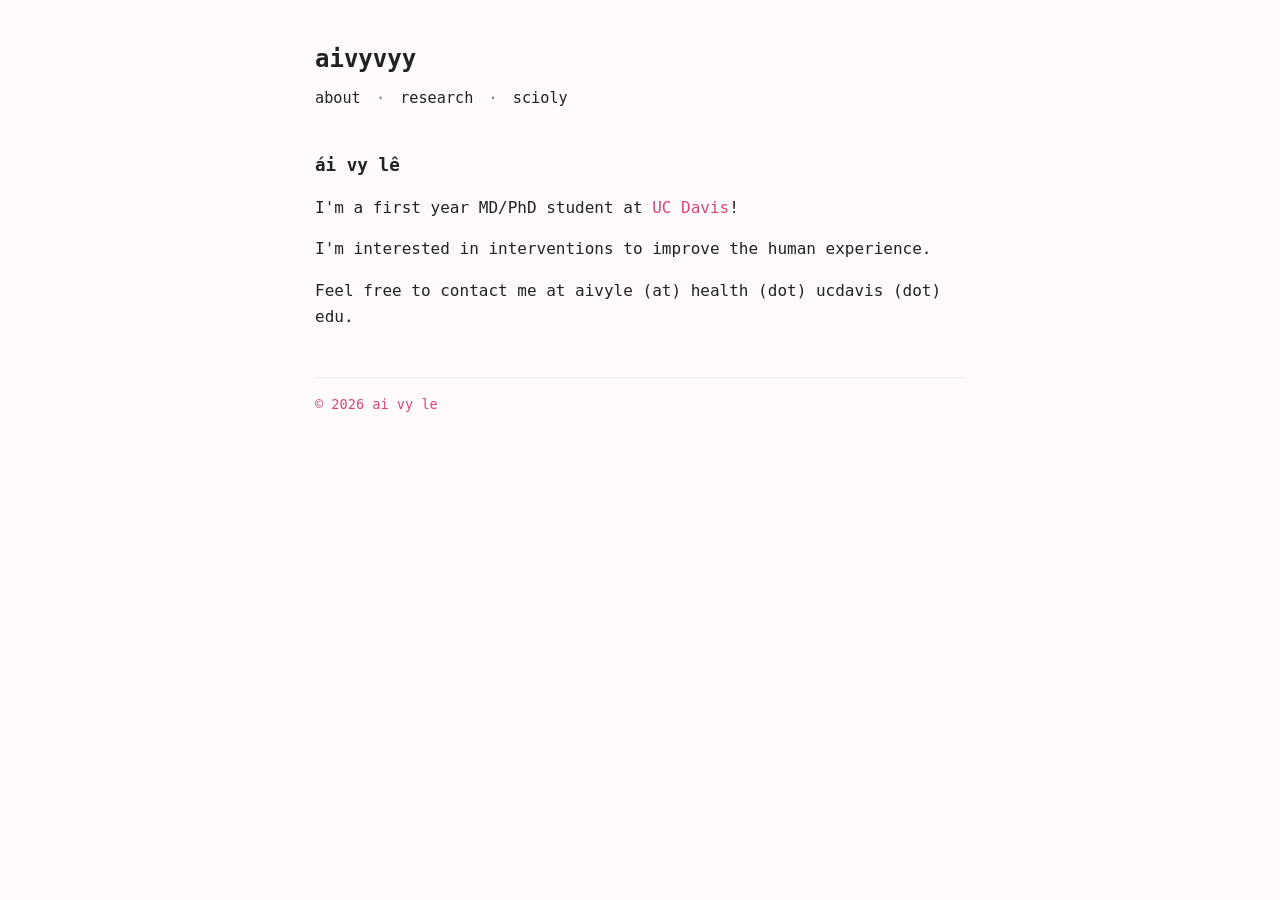
==== index.html @ 9433be84 "Add files via upload" ====
<!DOCTYPE html>
<html lang="en">
<head>
  <meta charset="utf-8">
  <meta name="viewport" content="width=device-width, initial-scale=1">
  <title>aivyvyy</title>
  <link rel="icon" type="image/png" href="favicon.png">
  <link rel="stylesheet" href="style.css">
</head>
<body>

<header>
  <h1><a href="index.html" class="site-title">aivyvyy</a></h1>
  <nav>
    <a href="about.html">about</a>
    <span class="nav-sep">·</span>
    <a href="research.html">research</a>
    <span class="nav-sep">·</span>
    <a href="scioly.html">scioly</a>
  </nav>
</header>

<main>
  <section>
    <h3>ái vy lê</h3>
    <p>I'm a first year MD/PhD student at <a href="https://health.ucdavis.edu/medical-school/academic-programs/MD-program/md-phd/current-students" target="_blank" rel="noopener">UC Davis</a>!</p>
    <p>I'm interested in interventions to improve the human experience.</p>
    <p>Feel free to contact me at aivyle (at) health (dot) ucdavis (dot) edu.</p>
  </section>
</main>

<footer>
  <span>© 2026 ai vy le</span>
</footer>

</body>
</html>
---- style.css ----
:root {
  --bg: #fffafb;
  --fg: #222222;
  --muted: #88787d;
  --accent: #d64977;
  --accent-soft: #f472b6;
}

body {
  font-family: -apple-system, BlinkMacSystemFont, "Segoe UI", Roboto, monospace, sans-serif;
  background-color: var(--bg);
  color: var(--fg);
  max-width: 650px;
  margin: 40px auto;
  padding: 0 20px;
  line-height: 1.6;
}

header {
  margin-bottom: 2.5rem;
}

header h1 {
  font-size: 1.5rem;
  margin-bottom: 0.5rem;
}

/* Site Title Link */
.site-title {
  text-decoration: none;
  font-weight: 600;
  color: var(--fg);
  transition: color 0.15s ease;
}

.site-title:hover {
  text-decoration: none;
  color: var(--accent);
}

/* Navigation Links */
nav {
  font-size: 0.95rem;
  color: var(--muted);
}

nav a {
  text-decoration: none;
  color: var(--fg);
  transition: color 0.15s ease;
}

nav a:hover {
  text-decoration: none;
  color: var(--accent);
}

.nav-sep {
  margin: 0 6px;
  color: var(--muted);
}

a {
  color: var(--accent);
  text-decoration: none;
  transition: color 0.15s ease;
}

a:hover {
  color: var(--accent--soft);
  text-decoration: none;
}

.ext-icon {
  font-size: 0.8em;
  vertical-align: super;
  text-decoration: none;
  color: var(--accent);
}

/* Content Sections & Dropdowns */
section {
  margin-bottom: 2rem;
}

section h2, section h3 {
  font-size: 1.1rem;
  margin-bottom: 0.5rem;
  text-transform: lowercase;
}

p {
  margin-bottom: 0.8rem;
}

details {
  margin-top: 0.5rem;
  padding: 0.5rem 0;
}

summary {
  cursor: pointer;
  font-weight: 500;
  color: var(--accent);
  margin-bottom: 0.5rem;
}

summary:hover {
  color: var(--fg);
}

ul {
  list-style-type: square;
  padding-left: 1.2rem;
  margin-top: 0.5rem;
}

li {
  margin-bottom: 0.6rem;
  font-size: 0.95rem;
}

ul li::marker {
  color: var(--accent);
}

/* Footer */
footer {
  margin-top: 3rem;
  padding-top: 1rem;
  border-top: 1px solid #f3e8eb;
  font-size: 0.85rem;
  color: var(--accent);
}
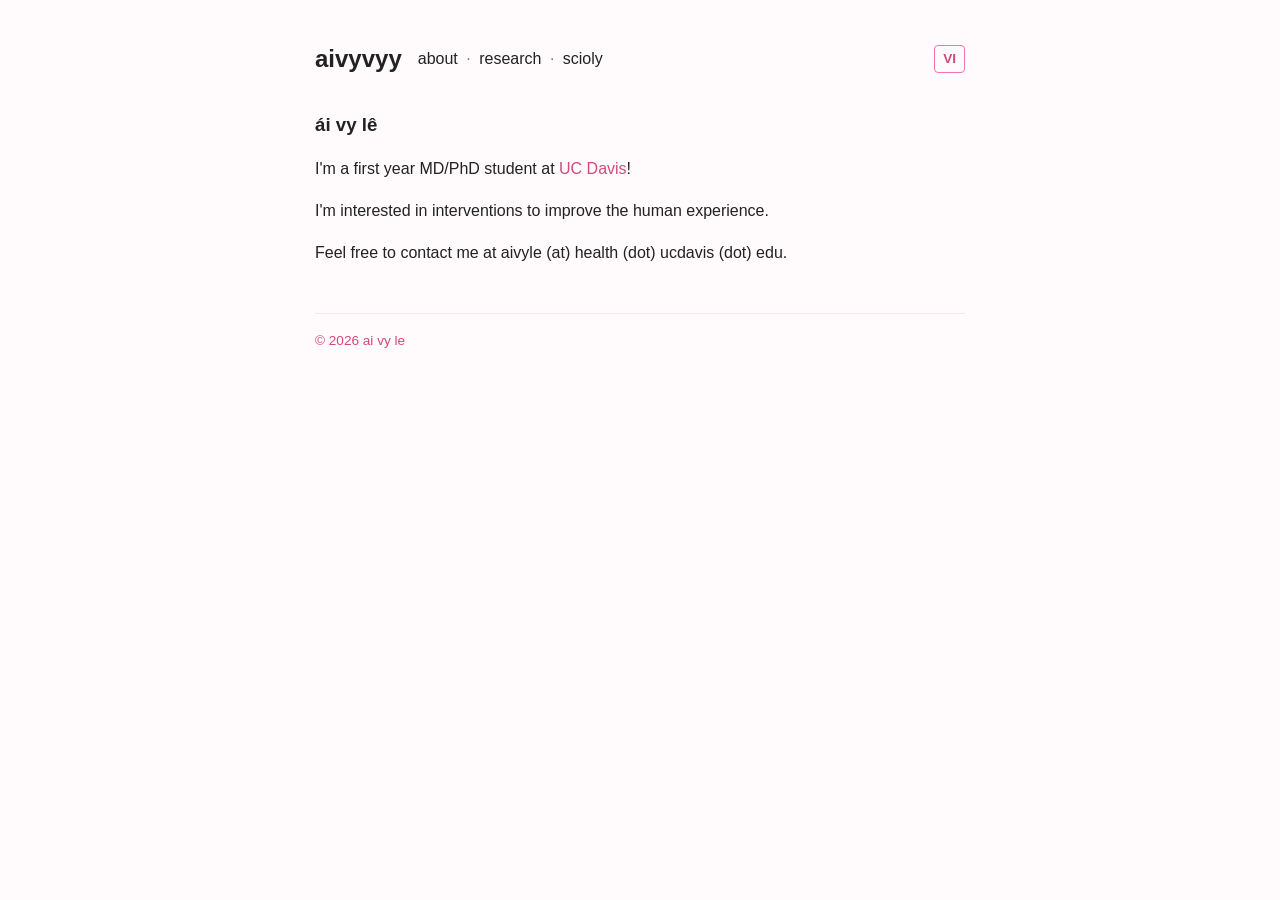
==== commit 3622ccb7: "Add files via upload" ====
--- a/index.html
+++ b/index.html
@@ -1,37 +1,40 @@
-<!DOCTYPE html>
-<html lang="en">
-<head>
-  <meta charset="utf-8">
-  <meta name="viewport" content="width=device-width, initial-scale=1">
-  <title>aivyvyy</title>
-  <link rel="icon" type="image/png" href="favicon.png">
-  <link rel="stylesheet" href="style.css">
-</head>
-<body>
-
-<header>
-  <h1><a href="index.html" class="site-title">aivyvyy</a></h1>
-  <nav>
-    <a href="about.html">about</a>
-    <span class="nav-sep">·</span>
-    <a href="research.html">research</a>
-    <span class="nav-sep">·</span>
-    <a href="scioly.html">scioly</a>
-  </nav>
-</header>
-
-<main>
-  <section>
-    <h3>ái vy lê</h3>
-    <p>I'm a first year MD/PhD student at <a href="https://health.ucdavis.edu/medical-school/academic-programs/MD-program/md-phd/current-students" target="_blank" rel="noopener">UC Davis</a>!</p>
-    <p>I'm interested in interventions to improve the human experience.</p>
-    <p>Feel free to contact me at aivyle (at) health (dot) ucdavis (dot) edu.</p>
-  </section>
-</main>
-
-<footer>
-  <span>© 2026 ai vy le</span>
-</footer>
-
-</body>
-</html>+<!DOCTYPE html>
+<html lang="en">
+<head>
+  <meta charset="utf-8">
+  <meta name="viewport" content="width=device-width, initial-scale=1">
+  <title>aivyvyy</title>
+  <link rel="icon" type="image/png" href="favicon.png">
+  <link rel="stylesheet" href="style.css">
+</head>
+<body>
+
+<header>
+  <div class="header-left">
+    <h1><a href="index.html" class="site-title">aivyvyy</a></h1>
+    <nav>
+      <a href="about.html">about</a>
+      <span class="nav-sep">·</span>
+      <a href="research.html">research</a>
+      <span class="nav-sep">·</span>
+      <a href="scioly.html">scioly</a>
+    </nav>
+  </div>
+  <a href="vi/index.html" class="lang-link">VI</a>
+</header>
+
+<main>
+  <section>
+    <h3>ái vy lê</h3>
+    <p>I'm a first year MD/PhD student at <a href="https://health.ucdavis.edu/medical-school/academic-programs/MD-program/md-phd/current-students" target="_blank" rel="noopener">UC Davis</a>!</p>
+    <p>I'm interested in interventions to improve the human experience.</p>
+    <p>Feel free to contact me at aivyle (at) health (dot) ucdavis (dot) edu.</p>
+  </section>
+</main>
+
+<footer>
+  <span>© 2026 ai vy le</span>
+</footer>
+
+</body>
+</html>
--- a/style.css
+++ b/style.css
@@ -1,134 +1,148 @@
 :root {
-  --bg: #fffafb;
-  --fg: #222222;
-  --muted: #88787d;
-  --accent: #d64977;
-  --accent-soft: #f472b6;
+--bg: #fffafb;
+--text: #222222;
+--muted: #88787d;
+--accent: #d64977;
+--accent-soft: #f472b6;
+--nav-sep: #88787d;
 }
 
 body {
-  font-family: -apple-system, BlinkMacSystemFont, "Segoe UI", Roboto, monospace, sans-serif;
-  background-color: var(--bg);
-  color: var(--fg);
-  max-width: 650px;
-  margin: 40px auto;
-  padding: 0 20px;
-  line-height: 1.6;
+font-family: -apple-system, BlinkMacSystemFont, "Segoe UI", Roboto, Helvetica, Arial, sans-serif;
+max-width: 650px;
+margin: 40px auto;
+padding: 0 20px;
+color: var(--text);
+background-color: var(--bg);
+line-height: 1.6;
 }
 
+/* Header Container */
 header {
-  margin-bottom: 2.5rem;
+display: flex;
+justify-content: space-between;
+align-items: center;
+margin-bottom: 2rem;
 }
 
-header h1 {
-  font-size: 1.5rem;
-  margin-bottom: 0.5rem;
+/* Left Group (Title + Navigation Links) */
+.header-left {
+display: flex;
+align-items: center;
+gap: 1rem;
 }
 
-/* Site Title Link */
+.header-left h1 {
+margin: 0;
+font-size: 1.5rem;
+font-weight: bold;
+}
+
+/* Navigation Links */
+nav a {
+color: var(--text);
+text-decoration: none;
+transition: color 0.15s ease;
+}
+
+nav a:hover {
+color: var(--accent);
+text-decoration: none;
+}
+
 .site-title {
-  text-decoration: none;
-  font-weight: 600;
-  color: var(--fg);
-  transition: color 0.15s ease;
+color: var(--text);
+text-decoration: none;
+transition: color 0.15s ease;
 }
 
 .site-title:hover {
-  text-decoration: none;
-  color: var(--accent);
-}
-
-/* Navigation Links */
-nav {
-  font-size: 0.95rem;
-  color: var(--muted);
-}
-
-nav a {
-  text-decoration: none;
-  color: var(--fg);
-  transition: color 0.15s ease;
-}
-
-nav a:hover {
-  text-decoration: none;
-  color: var(--accent);
+color: var(--accent);
+text-decoration: none;
 }
 
 .nav-sep {
-  margin: 0 6px;
-  color: var(--muted);
+color: var(--nav-sep);
+margin: 0 4px;
+}
+
+/* Language Link (Top-Right Button) */
+.lang-link {
+font-size: 0.85rem;
+font-weight: 600;
+color: var(--accent);
+text-decoration: none;
+padding: 2px 8px;
+border: 1px solid var(--accent-soft);
+border-radius: 4px;
+transition: all 0.15s ease;
+}
+
+.lang-link:hover {
+background-color: var(--accent);
+color: var(--bg);
+text-decoration: none;
+}
+
+/* Content & Typography */
+h3 {
+margin-top: 1.5rem;
+margin-bottom: 0.5rem;
+font-weight: 600;
+}
+
+p {
+margin-bottom: 1rem;
 }
 
 a {
-  color: var(--accent);
-  text-decoration: none;
-  transition: color 0.15s ease;
+color: var(--accent);
+text-decoration: none;
+transition: color 0.15s ease;
 }
 
 a:hover {
-  color: var(--accent--soft);
-  text-decoration: none;
+color: var(--accent-soft);
+text-decoration: none;
 }
 
-.ext-icon {
-  font-size: 0.8em;
-  vertical-align: super;
-  text-decoration: none;
-  color: var(--accent);
+ul {
+padding-left: 20px;
+list-style-type: square;
 }
 
-/* Content Sections & Dropdowns */
-section {
-  margin-bottom: 2rem;
+ul li::marker {
+color: var(--accent);
 }
 
-section h2, section h3 {
-  font-size: 1.1rem;
-  margin-bottom: 0.5rem;
-  text-transform: lowercase;
-}
-
-p {
-  margin-bottom: 0.8rem;
+li {
+margin-bottom: 0.5rem;
 }
 
 details {
-  margin-top: 0.5rem;
-  padding: 0.5rem 0;
+margin-top: 1rem;
 }
-
 summary {
-  cursor: pointer;
-  font-weight: 500;
-  color: var(--accent);
-  margin-bottom: 0.5rem;
+cursor: pointer;
+font-weight: 500;
+color: var(--accent);
 }
 
 summary:hover {
-  color: var(--fg);
+color: var(--text);
 }
 
-ul {
-  list-style-type: square;
-  padding-left: 1.2rem;
-  margin-top: 0.5rem;
-}
-
-li {
-  margin-bottom: 0.6rem;
-  font-size: 0.95rem;
-}
-
-ul li::marker {
-  color: var(--accent);
+/* External Link Icon */
+.ext-icon {
+font-size: 0.8rem;
+vertical-align: super;
 }
 
 /* Footer */
 footer {
-  margin-top: 3rem;
-  padding-top: 1rem;
-  border-top: 1px solid #f3e8eb;
-  font-size: 0.85rem;
-  color: var(--accent);
+margin-top: 3rem;
+padding-top: 1rem;
+border-top: 1px solid #f3e8eb;
+font-size: 0.85rem;
+color: var(--accent);
 }
